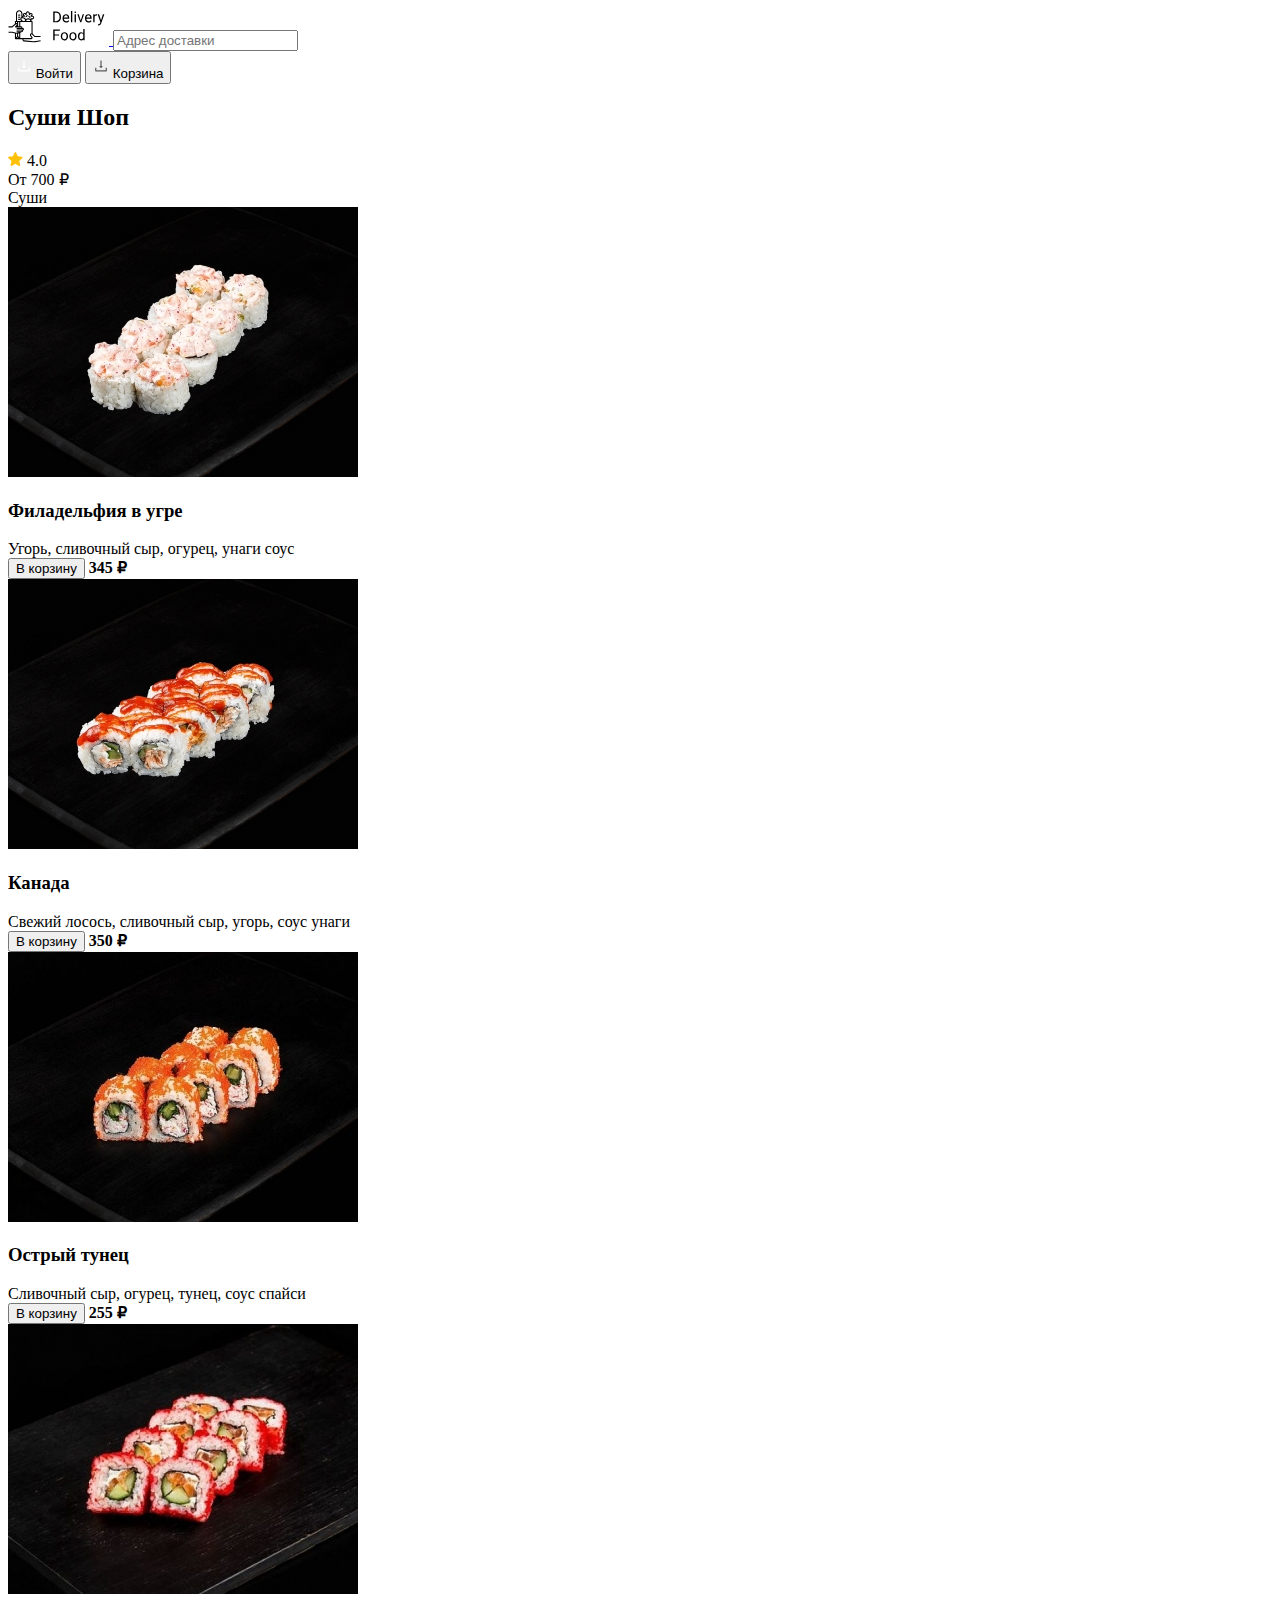
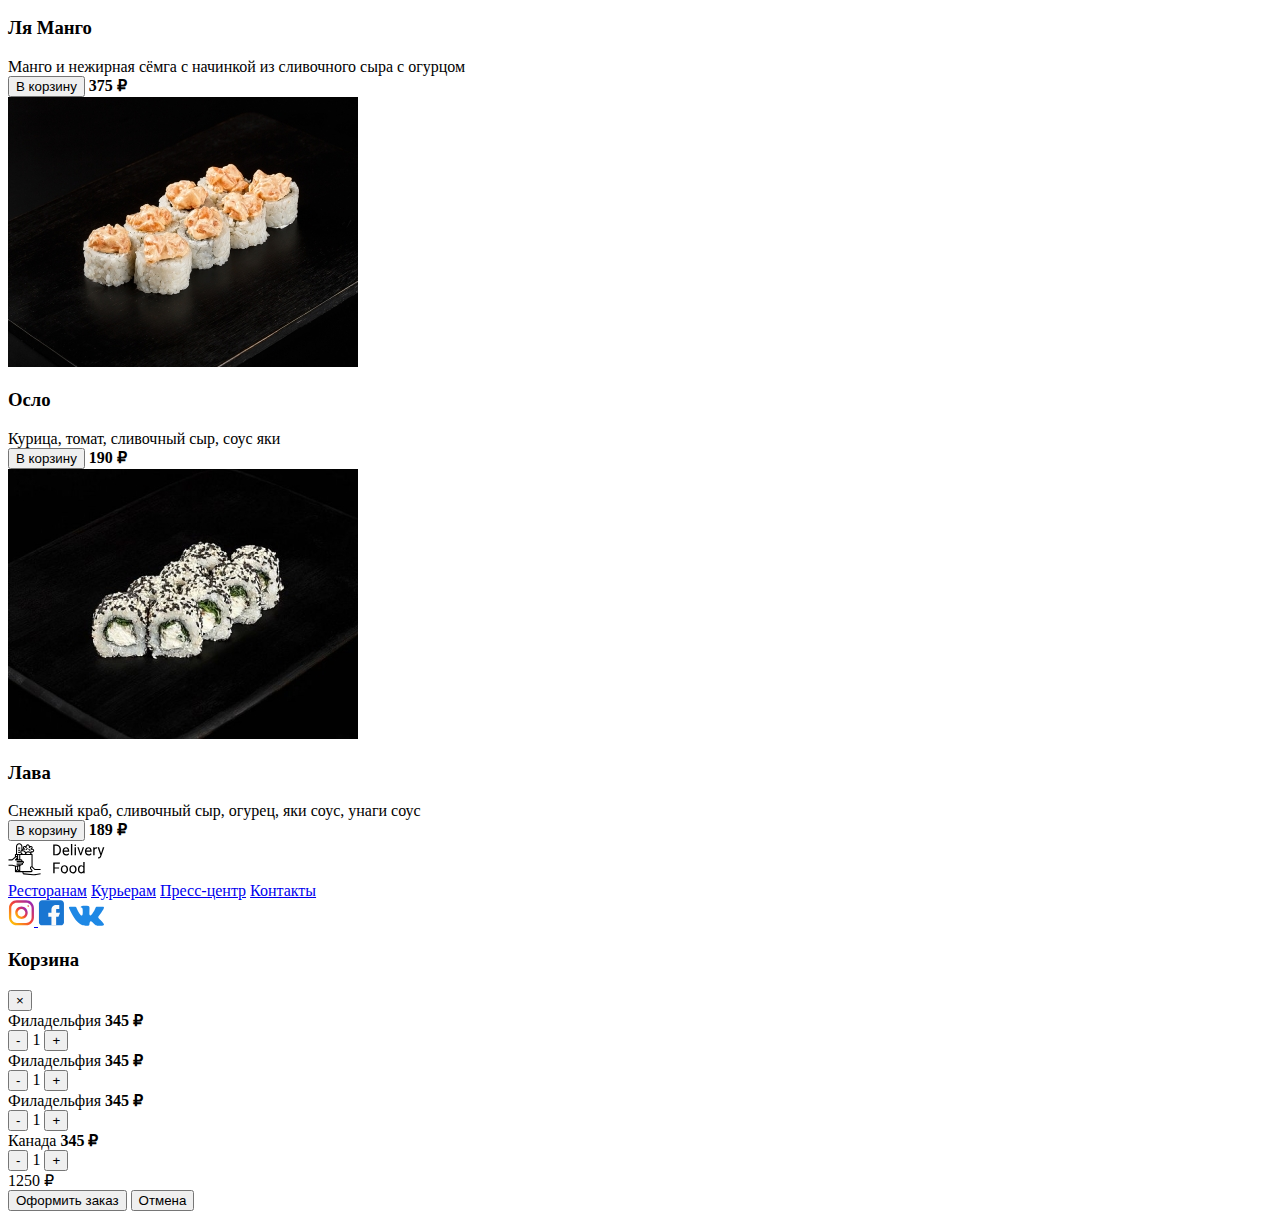
==== restaurant.html @ fb7f8258 "Add files via upload" ====
<!DOCTYPE html>
<html lang="ru">
<head>
    <meta charset="UTF-8">
    <meta name="viewport" content="width=device-width, initial-scale=1.0">
    <title>Суши Шоп - доставка еды на дом</title>
    <link 
    href="https://fonts.googleapis.com/css2?family=Roboto:wght@700&display=swap" rel="stylesheet"
    />
    <link rel="stylesheet" href="css/normalize.css">
    <link rel="stylesheet" href="css/animate.css">
    <link rel="stylesheet" href="css/style.css">
</head>
<body>
    <div class="container">
        <header class="header">
            <a href="index.html" class="logo">
                <img src="img\logo.svg" alt="Logo" />
            </a>
            <input type="text" class="input input-address" placeholder="Адрес доставки"/>
            <div class="buttons"></div>
            <button class="button button-primary">
                <img src="img/user.svg" alt="user" class="button-icon" />
                <span class="button-text">Войти</span>
            </button>
            <button class="button" id="cart-button">
                <img src="img/shopping-cart.svg" alt="shopping cart" class="button-icon">
                <span class="button-text">Корзина</span>
            </button>
        </header>
        </div>
        <!-- /.container -->

        <main class="main">
            <div class="container">  
             <section class="restaurants">
             <div class="section-heading">
                <h2 class="section-title">Суши Шоп</h2>
                <div class="card-info">
                    <div class="rating"><img src="img/rating.svg" alt="rating" class="rating-star">
                        4.0</div>
                    <div class="price">От 700 ₽</div>
                    <div class="category">Суши</div>
                   </div>
            </div>
            <div class="cards">
                <div class="card wow fadeInUp">
                   <img src="img/roll1.jpg" alt="image" class="card-image" /> 
                   <div class="card-text">
                       <div class="card-heading">
                           <h3 class="card-title card-title-reg">Филадельфия в угре</h3>
                       </div>
                       <div class="card-info">
                        <div class="ingredients">Угорь, сливочный сыр, огурец, унаги соус</div>
                       </div>
                       <div class="card-buttons">
                           <button class="button button-primary">
                               <span class="button-card-text">В корзину</span>
                            </button>
                            <strong class="card-price-bold">345 ₽</strong>
                       </div>
                   </div>
                </div>
                <div class="card wow fadeInUp">
                    <img src="img/roll2.jpg" alt="image2" class="card-image" /> 
                    <div class="card-text">
                       <div class="card-heading">
                           <h3 class="card-title card-title-reg">Канада</h3>
                       </div>
                       <div class="card-info">
                        <div class="ingredients">Свежий лосось, сливочный сыр, угорь, соус унаги</div>
                       </div>
                       <div class="card-buttons">
                           <button class="button button-primary">
                               <span class="button-card-text">В корзину</span>
                            </button>
                            <strong class="card-price-bold">350 ₽</strong>
                       </div>
                   </div>
                 </div>
                 <div class="card wow fadeInUp">
                    <img src="img/roll3.jpg" alt="image3" class="card-image" /> 
                    <div class="card-text">
                        <div class="card-heading">
                            <h3 class="card-title card-title-reg">Острый тунец</h3>
                        </div>
                        <div class="card-info">
                         <div class="ingredients">Сливочный сыр, огурец, тунец, соус спайси</div>
                        </div>
                        <div class="card-buttons">
                            <button class="button button-primary">
                                <span class="button-card-text">В корзину</span>
                             </button>
                             <strong class="card-price-bold">255 ₽</strong>
                        </div>
                    </div>
                 </div>
                 <div class="card wow fadeInUp">
                    <img src="img/roll4.jpg" alt="image4" class="card-image" /> 
                    <div class="card-text">
                        <div class="card-heading">
                            <h3 class="card-title card-title-reg">Ля Манго</h3>
                        </div>
                        <div class="card-info">
                         <div class="ingredients">Манго и нежирная сёмга с начинкой из сливочного сыра с огурцом</div>
                        </div>
                        <div class="card-buttons">
                            <button class="button button-primary">
                                <span class="button-card-text">В корзину</span>
                             </button>
                             <strong class="card-price-bold">375 ₽</strong>
                        </div>
                    </div>
                 </div>
                 <div class="card wow fadeInUp">
                    <img src="img/roll5.jpg" alt="image" class="card-image" /> 
                    <div class="card-text">
                        <div class="card-heading">
                            <h3 class="card-title card-title-reg">Осло</h3>
                        </div>
                        <div class="card-info">
                         <div class="ingredients">Курица, томат, сливочный сыр, соус яки</div>
                        </div>
                        <div class="card-buttons">
                            <button class="button button-primary">
                                <span class="button-card-text">В корзину</span>
                             </button>
                             <strong class="card-price-bold">190 ₽</strong>
                        </div>
                    </div>
                 </div>
                 <div class="card wow fadeInUp">
                    <img src="img/roll6.jpg" alt="image" class="card-image" /> 
                    <div class="card-text">
                        <div class="card-heading">
                            <h3 class="card-title card-title-reg">Лава</h3>
                        </div>
                        <div class="card-info">
                         <div class="ingredients">Снежный краб, сливочный сыр, огурец, яки соус, унаги соус</div>
                        </div>
                        <div class="card-buttons">
                            <button class="button button-primary">
                                <span class="button-card-text">В корзину</span>
                             </button>
                             <strong class="card-price-bold">189 ₽</strong>
                        </div>
                    </div>
                 </div>    
            </div>
        </main>

        <footer class="footer">
            <div class="container">
                <div class="footer-block">
                    <img src="img/logo.svg" alt="logo" class="footer-logo">
                    <nav class="footer-nav">
                        <a href="#" class="footer-link">Ресторанам</a>
                        <a href="#" class="footer-link">Курьерам</a>
                        <a href="#" class="footer-link">Пресс-центр</a>
                        <a href="#" class="footer-link">Контакты</a>
                    </nav>
                    <div class="social-links">
                        <a href="#" class="social-link"><img src="img/inst.svg" alt="instagram"/> </a>
                        <a href="#" class="social-link"><img src="img/facebook.svg" alt="facebook"/></a>
                        <a href="#" class="social-link"><img src="img/vk.svg" alt="vk"/></a>
                    </div>
                </div>
            </div>
        </footer>
    </section>
    </div>

    <div class="modal">
        <div class="modal-dialog">
            <div class="modal-header">
                <h3 class="modal-title">Корзина</h3>
                <button class="close">&times;</button>
            </div>
            <div class="modal-body">
                <div class="food-row">
                    <span class="food-name">Филадельфия</span>
                    <strong class="food-price">345 ₽</strong>
                    <div class="food-counter">
                        <button class="counter-button">-</button>
                        <span class="counter">1</span>
                        <button class="counter-button">+</button>
                    </div>
                </div>
                <div class="food-row">
                    <span class="food-name">Филадельфия</span>
                    <strong class="food-price">345 ₽</strong>
                    <div class="food-counter">
                        <button class="counter-button">-</button>
                        <span class="counter">1</span>
                        <button class="counter-button">+</button>
                    </div>
                </div>
                <div class="food-row">
                    <span class="food-name">Филадельфия</span>
                    <strong class="food-price">345 ₽</strong>
                    <div class="food-counter">
                        <button class="counter-button">-</button>
                        <span class="counter">1</span>
                        <button class="counter-button">+</button>
                    </div>
                </div>
                <div class="food-row">
                    <span class="food-name">Канада</span>
                    <strong class="food-price">345 ₽</strong>
                    <div class="food-counter">
                        <button class="counter-button">-</button>
                        <span class="counter">1</span>
                        <button class="counter-button">+</button>
                    </div>
                </div>
            </div>
            <div class="modal-footer">
                <span class="modal-pricetag">1250 ₽</span>
                <div class="footer-buttons">
                    <button class="button button-primary">Оформить заказ</button>
                    <button class="button">Отмена</button>
                </div>
            </div>
        </div>
    </div>
    <script src="js/main.js"></script>
    <script src="js/wow.min.js"></script>
</body>
</html>
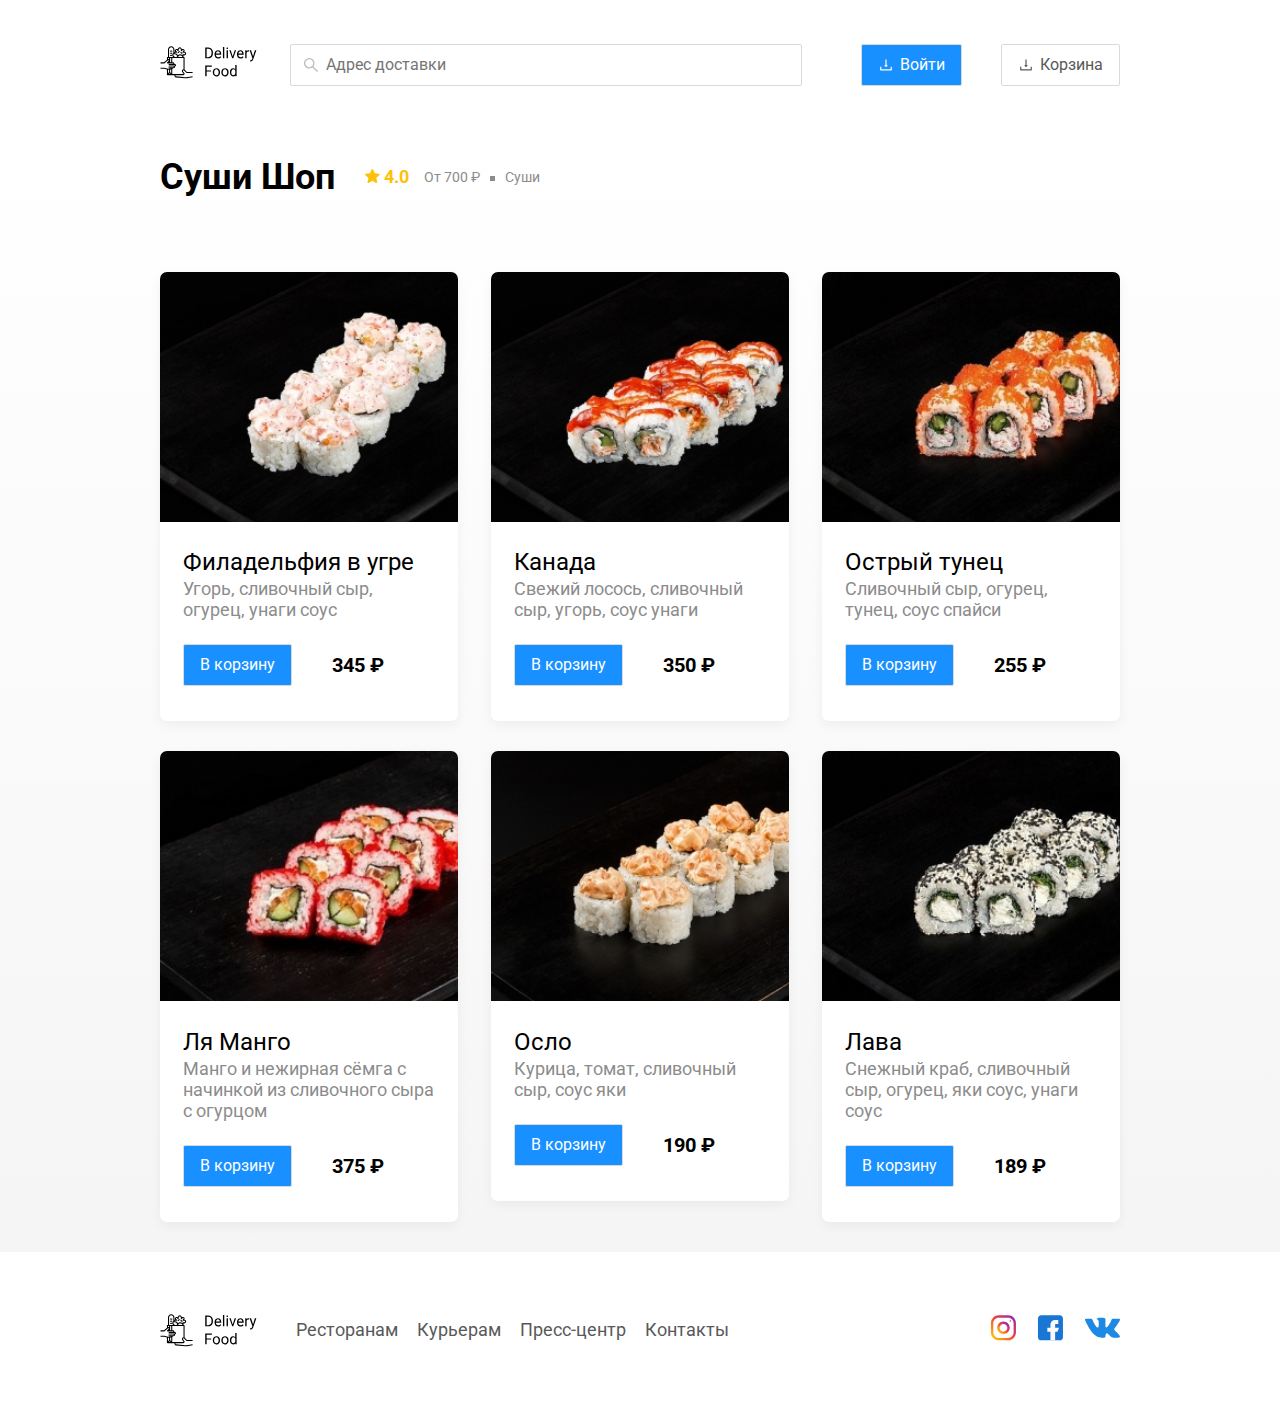
==== commit a8a6beb9: "Add files via upload" ====
--- a/restaurant.html
+++ b/restaurant.html
@@ -14,7 +14,7 @@
 <body>
     <div class="container">
         <header class="header">
-            <a href="index.html" class="logo">
+            <a href="index.html" class="logo animated bounce">
                 <img src="img\logo.svg" alt="Logo" />
             </a>
             <input type="text" class="input input-address" placeholder="Адрес доставки"/>
@@ -44,7 +44,7 @@
                    </div>
             </div>
             <div class="cards">
-                <div class="card wow fadeInUp">
+                <div class="card wow fadeInUp" data-wow-delay="0.1s">
                    <img src="img/roll1.jpg" alt="image" class="card-image" /> 
                    <div class="card-text">
                        <div class="card-heading">
@@ -61,7 +61,7 @@
                        </div>
                    </div>
                 </div>
-                <div class="card wow fadeInUp">
+                <div class="card wow fadeInUp" data-wow-delay="0.2s">
                     <img src="img/roll2.jpg" alt="image2" class="card-image" /> 
                     <div class="card-text">
                        <div class="card-heading">
@@ -78,7 +78,7 @@
                        </div>
                    </div>
                  </div>
-                 <div class="card wow fadeInUp">
+                 <div class="card wow fadeInUp" data-wow-delay="0.3s">
                     <img src="img/roll3.jpg" alt="image3" class="card-image" /> 
                     <div class="card-text">
                         <div class="card-heading">
@@ -95,7 +95,7 @@
                         </div>
                     </div>
                  </div>
-                 <div class="card wow fadeInUp">
+                 <div class="card wow fadeInUp" data-wow-delay="0.4s">
                     <img src="img/roll4.jpg" alt="image4" class="card-image" /> 
                     <div class="card-text">
                         <div class="card-heading">
@@ -112,7 +112,7 @@
                         </div>
                     </div>
                  </div>
-                 <div class="card wow fadeInUp">
+                 <div class="card wow fadeInUp" data-wow-delay="0.5s">
                     <img src="img/roll5.jpg" alt="image" class="card-image" /> 
                     <div class="card-text">
                         <div class="card-heading">
@@ -129,7 +129,7 @@
                         </div>
                     </div>
                  </div>
-                 <div class="card wow fadeInUp">
+                 <div class="card wow fadeInUp" data-wow-delay="0.6s">
                     <img src="img/roll6.jpg" alt="image" class="card-image" /> 
                     <div class="card-text">
                         <div class="card-heading">
--- a/css/style.css
+++ b/css/style.css
@@ -0,0 +1,471 @@
+* {
+    box-sizing: border-box;
+}
+body {
+    font-family: 'Roboto', sans-serif;
+    padding-top: 44px;
+}
+.container {
+    max-width: 1200px;
+    margin: auto;
+}
+.header {
+    display: flex;
+    align-items: center;
+    justify-content: space-between;
+    margin-bottom: 40px;
+}
+.input {
+    background: #FFFFFF;
+    border: 1px solid #D9D9D9;
+    border-radius: 2px;
+    font-size: 16px;
+    line-height: 24px;
+    padding: 8px;
+    padding-left: 35px;
+    background-repeat: no-repeat;
+    background-position: left 11px center;
+}
+.input-address {
+    flex: 0.8;
+    background-image: url(../img/home.svg);
+;}
+.input-search {
+    background-image: url(../img/search.svg);
+    width: 300px;
+    margin-left: auto;
+}
+.buttons {
+    display: flex;
+    align-items: center;
+}
+.button {
+    display: flex;
+    align-items: center;
+    padding: 8px 16px;
+    background: #FFFFFF;
+    border: 1px solid #D9D9D9;
+    box-sizing: border-box;
+    box-shadow: 0px 0px 2px rgba(0, 0, 0, 0.0015);
+    border-radius: 2px;
+    color: #595959;
+    font-size: 16px;
+    line-height: 24px;
+}
+.button-primary {
+    background: #1890FF;
+    border: 1px solid #D9D9D9;
+    color: #fff;
+    margin-right: 10px;
+}
+.button-icon {
+    margin-right: 6px;
+}
+.promo {
+    box-shadow: 0px 7px 12px rgba(80, 80, 122, 0.1);
+    background: #FFF1B8 url(../img/promo-image.png) no-repeat top 10px right 30px / 500px;
+    border-radius: 10px;
+    padding: 68px 70px;
+    margin-bottom: 56px;
+}
+.promo-title {
+    font-style: normal;
+font-weight: bold;
+font-size: 39px;
+line-height: 46px;
+color: #302C34;
+}
+.promo-text {
+    font-style: normal;
+    font-weight: normal;
+    font-size: 24px;
+    line-height: 28px;
+    color: #302C34;
+    max-width: 538px;
+}
+.main {
+    background: linear-gradient(180deg, rgba(245, 245, 245, 0) 1.04%, #F5F5F5 100%);
+}
+.section-heading {
+    display: flex;
+    align-items: center;
+    margin-bottom: 44px;
+}
+.modal {
+    position: fixed;
+    left: 0;
+    top: 0;
+    width: 100%;
+    height: 100%;
+    display: flex;
+    background: rgba(0, 0, 0, 0.4);
+    display: none;
+}
+.is-open {
+    display: flex;
+}
+.modal-dialog {
+    max-width: 780px;
+    width: 95%;
+    margin: auto;
+    background:#fff;
+    border-radius: 5px;
+    padding: 40px 45px;
+}
+.modal-pricetag {
+background: #262626;
+border-radius: 5px;
+color: #FFFFFF;
+padding: 15px 20px;
+font-size: 20px;
+line-height: 23px;
+}
+.modal-body {
+    margin-bottom: 52px;
+}
+.modal-title {
+    margin: 0;
+    font-weight: bold;
+    font-size: 36px;
+    line-height: 42px;
+}
+.modal-header {
+    display: flex;
+    align-items: center;
+    justify-content: space-between;
+    margin-bottom: 45px;
+}
+.close {
+    font-size: 36px;
+    border: none;
+    background-color: transparent;
+}
+.food-row {
+    display: flex;
+    align-items: flex-start;
+    justify-content: space-between;
+    padding-bottom: 8px;
+    border-bottom: 1px solid #d9d9d9;
+    margin-bottom: 15px;
+}
+.modal-footer {
+    display: flex;
+    align-items: center;
+    justify-content: space-between;
+}
+.footer-buttons {
+    align-items: center;
+    display: flex;
+}
+.food-name {
+    font-weight: normal;
+    font-size: 20px;
+    line-height: 32px;
+}
+.food-price {
+    margin-left: auto;
+    margin-right: 47px;
+    font-weight: bold;
+    font-size: 20px;
+    line-height: 32px;
+}
+.counter-button {
+    background: #FFFFFF;
+border: 1px solid #40A9FF;
+box-sizing: border-box;
+color: #40A9FF;
+border-radius: 2px;
+width: 39px;
+font-weight: normal;
+font-size: 14px;
+line-height: 22px;
+height: 32px;
+align-items: center;
+display: flex;
+}
+.counter {
+    font-size: 16px;
+    line-height: 24px;
+    margin-left: 10px;
+    margin-right: 10px;
+}
+.food-counter {
+    display: flex;
+    align-items: center;
+}
+.section-title {
+    font-style: normal;
+    font-weight: bold;
+    font-size: 36px;
+    line-height: 42px;
+    color: #000000;
+    margin-right: 30px;
+}
+.cards {
+    display: flex;
+    align-items: flex-start;
+    flex-wrap: wrap;
+    justify-content: space-between;
+}
+.card {
+    background: #FFFFFF;
+    box-shadow: 0px 4px 12px rgba(0, 0, 0, 0.05);
+    border-radius: 7px;
+    overflow: hidden;
+    margin-bottom: 30px;
+    flex-basis: 31%;
+    text-decoration: none;
+}
+.card-image {
+    width: 384px;
+    height: 250px;
+    object-fit: cover;
+}
+.card-text {
+    padding-top: 20px;
+    padding-bottom: 35px;
+    padding-left: 23px;
+    padding-right: 23px;
+}
+.card-heading {
+    display: flex;
+    align-items: center;
+    justify-content: space-between;
+}
+.card-title {
+    margin: 0;
+    font-style: normal;
+    font-weight: bold;
+    font-size: 24px;
+    line-height: 32px;
+}
+.card-title-reg {
+    font-weight: 400;
+}
+.card-tag {
+    font-style: normal;
+    font-weight: normal;
+    font-size: 12px;
+    line-height: 20px;
+    color: #ffffff;
+    background: #000;
+    border-radius: 2px;
+    padding: 1px 8px;
+}
+.card-price-bold {
+    font-weight: bold;
+font-size: 20px;
+line-height: 32px;
+margin-left: 30px;
+}
+.ingredients {
+    color: #8c8c8c;
+    font-size: 18px;
+    line-height: 21px;
+}
+.card-info {
+    display: flex;
+    align-items: center;
+    flex-wrap: wrap;
+}
+.rating {
+    font-weight: bold;
+font-size: 18px;
+line-height: 32px;
+    margin-right: 26px;
+    color: #FFC107;
+}
+.price, .category {
+    font-size: 18px;
+line-height: 32px;
+color: #8C8C8C;
+}
+.price {
+    margin-right: 10px;
+}
+.category {
+    text-overflow: ellipsis;
+    overflow: hidden;
+    white-space: nowrap;
+    max-width: 150px;
+}
+.price:after {
+    content: "";
+    width: 5px;
+    height: 5px;
+    background-color: #8C8C8C;
+    display: inline-block;
+    vertical-align: middle;
+    background-repeat: 50%;
+    margin-left: 10px;
+}
+.card-buttons {
+    display: flex;
+    align-items: center;
+    margin-top: 24px;
+}
+.footer {
+    padding: 60px 0;
+}
+.footer-block {
+    display: flex;
+    align-items: center;
+    justify-content: space-between;
+}
+.footer-link {
+    display: inline-block;
+    color: #595959;
+    text-decoration: none;
+    font-weight: normal;
+    font-style: normal;
+    font-size: 18px;
+    line-height: 21px;
+    color: #595959;
+}
+.footer-nav {
+    margin-right: auto;
+    margin-left: 35px;
+}
+.footer-link:not(:last-child) {
+    margin-right: 15px;
+}
+.social-links {
+    display: flex;
+    align-items: center;
+}
+.social-link:not(:last-child) {
+margin-right: 21px;
+}
+
+@media (max-width: 1366px) {
+    .container {
+        max-width: 960px;
+    }
+    .promo {
+        background-position: top 40px right -10px;
+        background-size: 430px;
+    }
+    .rating {
+        margin-right: 15px;
+    }
+    .category, 
+    .price {
+        font-size: 14px;
+    }
+    .promo-text {
+        padding: 20px;
+    }
+}
+@media (max-width: 992px) {
+    .container {
+        max-width: 750px;
+    }
+    .promo {
+        padding: 20px;
+        background-size: 500px;
+        background-position: center right -200px;    
+    }
+    .promo-text {
+        font-size: 18px;
+        max-width: 400px;
+    }
+}
+@media (max-width: 768px) {
+    .container {
+        max-width: 560px;
+    }
+    .card-info {
+        flex-wrap: wrap;  
+    }
+    .card .rating {
+        flex-basis: 100%;
+    }
+    .card-title {
+        font-size: 18px;
+    }    
+    .promo-title {
+        font-size: 24px;
+        line-height: 1.4;
+    }
+}
+@media (max-width: 578px) {
+    .container {
+        max-width: 90%;
+    }
+    .header {
+        flex-wrap: wrap;
+    }
+    .input-address {
+        order: 5;
+        margin-top: 15px;
+        flex: 1;
+    }
+    .promo {
+        background-image: none;
+    }
+    .promo-title {
+        margin-bottom: 10px;
+    }
+    .section-title {
+        font-size: 20px;
+    }
+    .card {
+        flex-basis: 100%;
+    }
+    .card-image {
+        width: 100%;
+    }
+    .footer-nav {
+        order: 0;
+        margin-left: 0;
+        margin-right: 0;
+        flex-direction: column;
+    }
+    .footer {
+        padding: 30px 0;
+    }
+    .footer-block {
+        align-items: flex-start;
+        justify-content: space-between;
+    }
+    .footer-logo {
+        margin-right: 15px;
+        order: 1;
+    }
+    .social-links {
+        order: 2;
+    }
+}
+@media (max-width:480px) {
+    .footer-block {
+    flex-wrap: wrap;
+    flex-direction: column;
+    align-items: center;
+}
+    .footer-logo {
+        order: 0;
+        margin-bottom: 20px;
+    }
+    .footer-nav {
+        margin-bottom: 20px;
+        text-align: center;
+    }
+    .footer-link:not(:last-child) {
+        margin-right: 0;
+    }
+    .section-heading {
+        flex-wrap: wrap;
+    }
+    .promo {
+        padding: 20px;
+    }
+    .button-text {
+        display: none;
+    }
+    .button-icon {
+        margin: 0;
+    }
+    .button {
+        min-height: 40px;
+    }
+}
